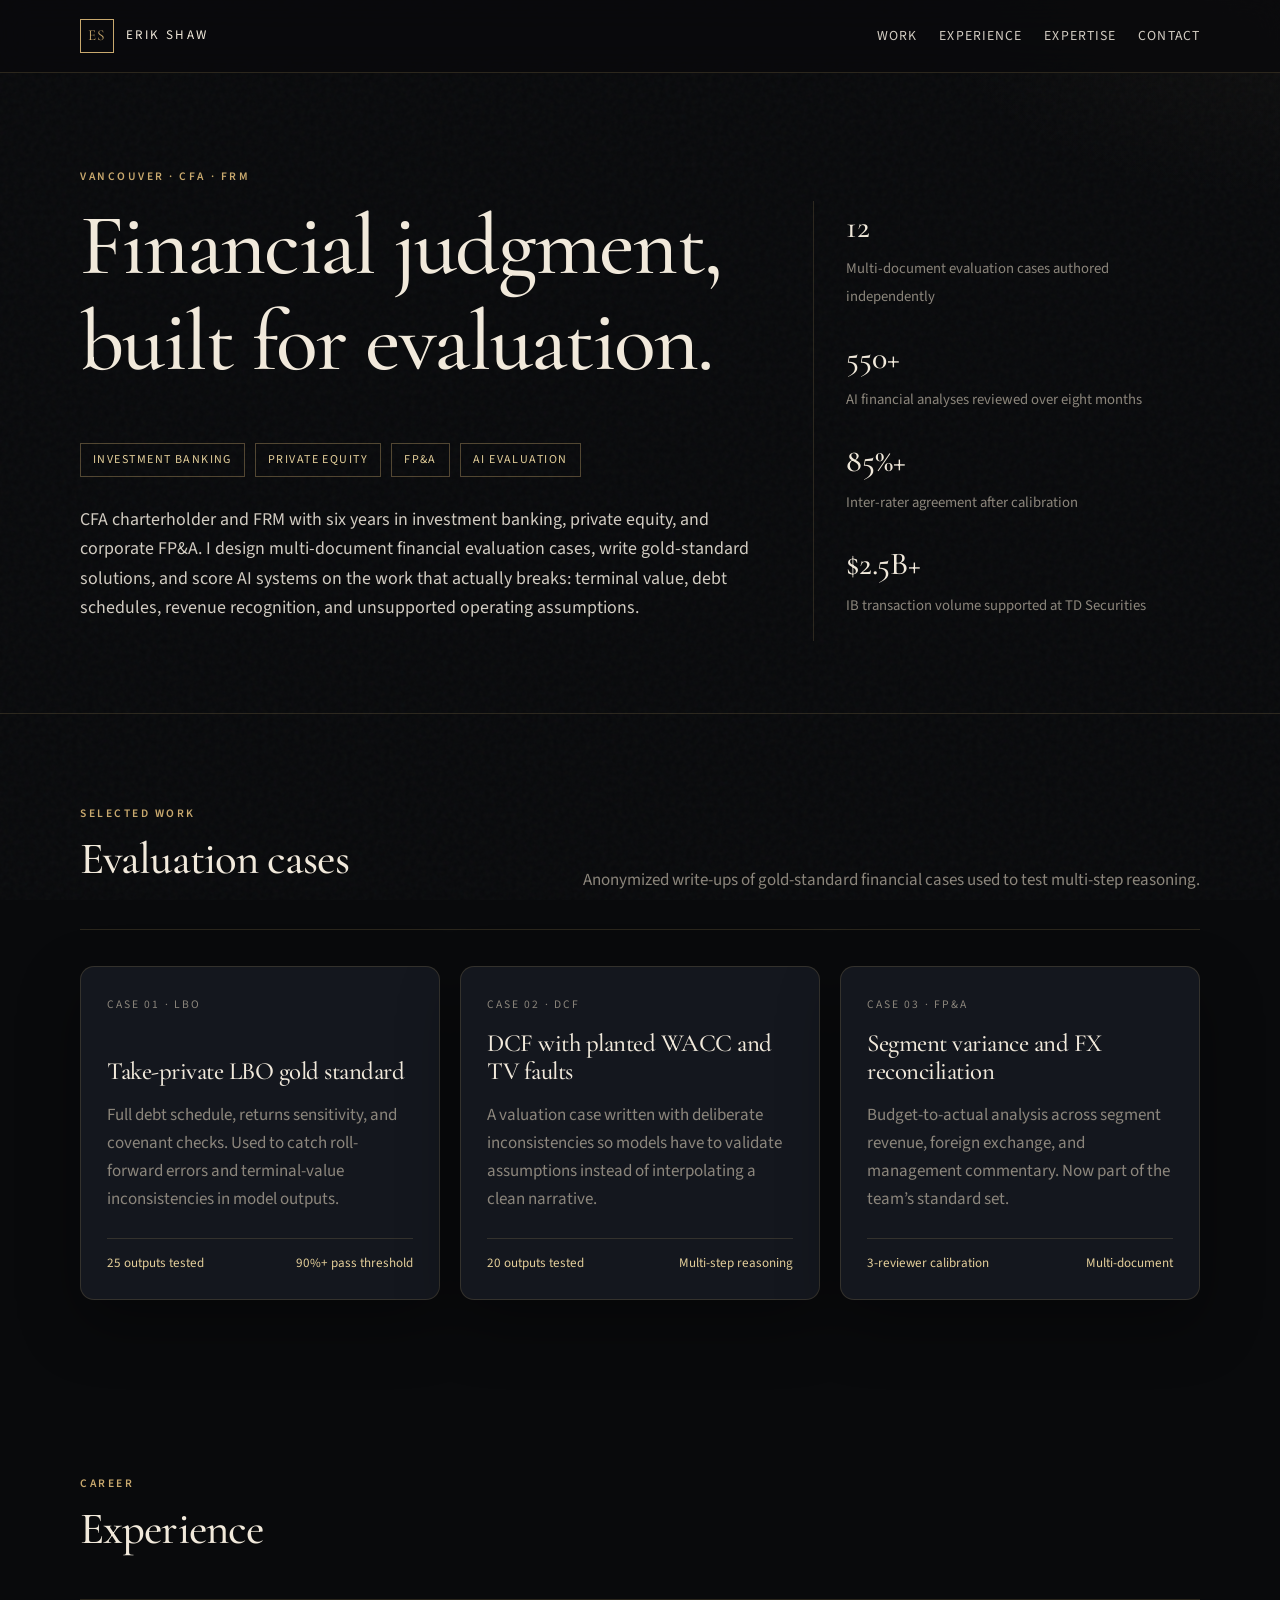
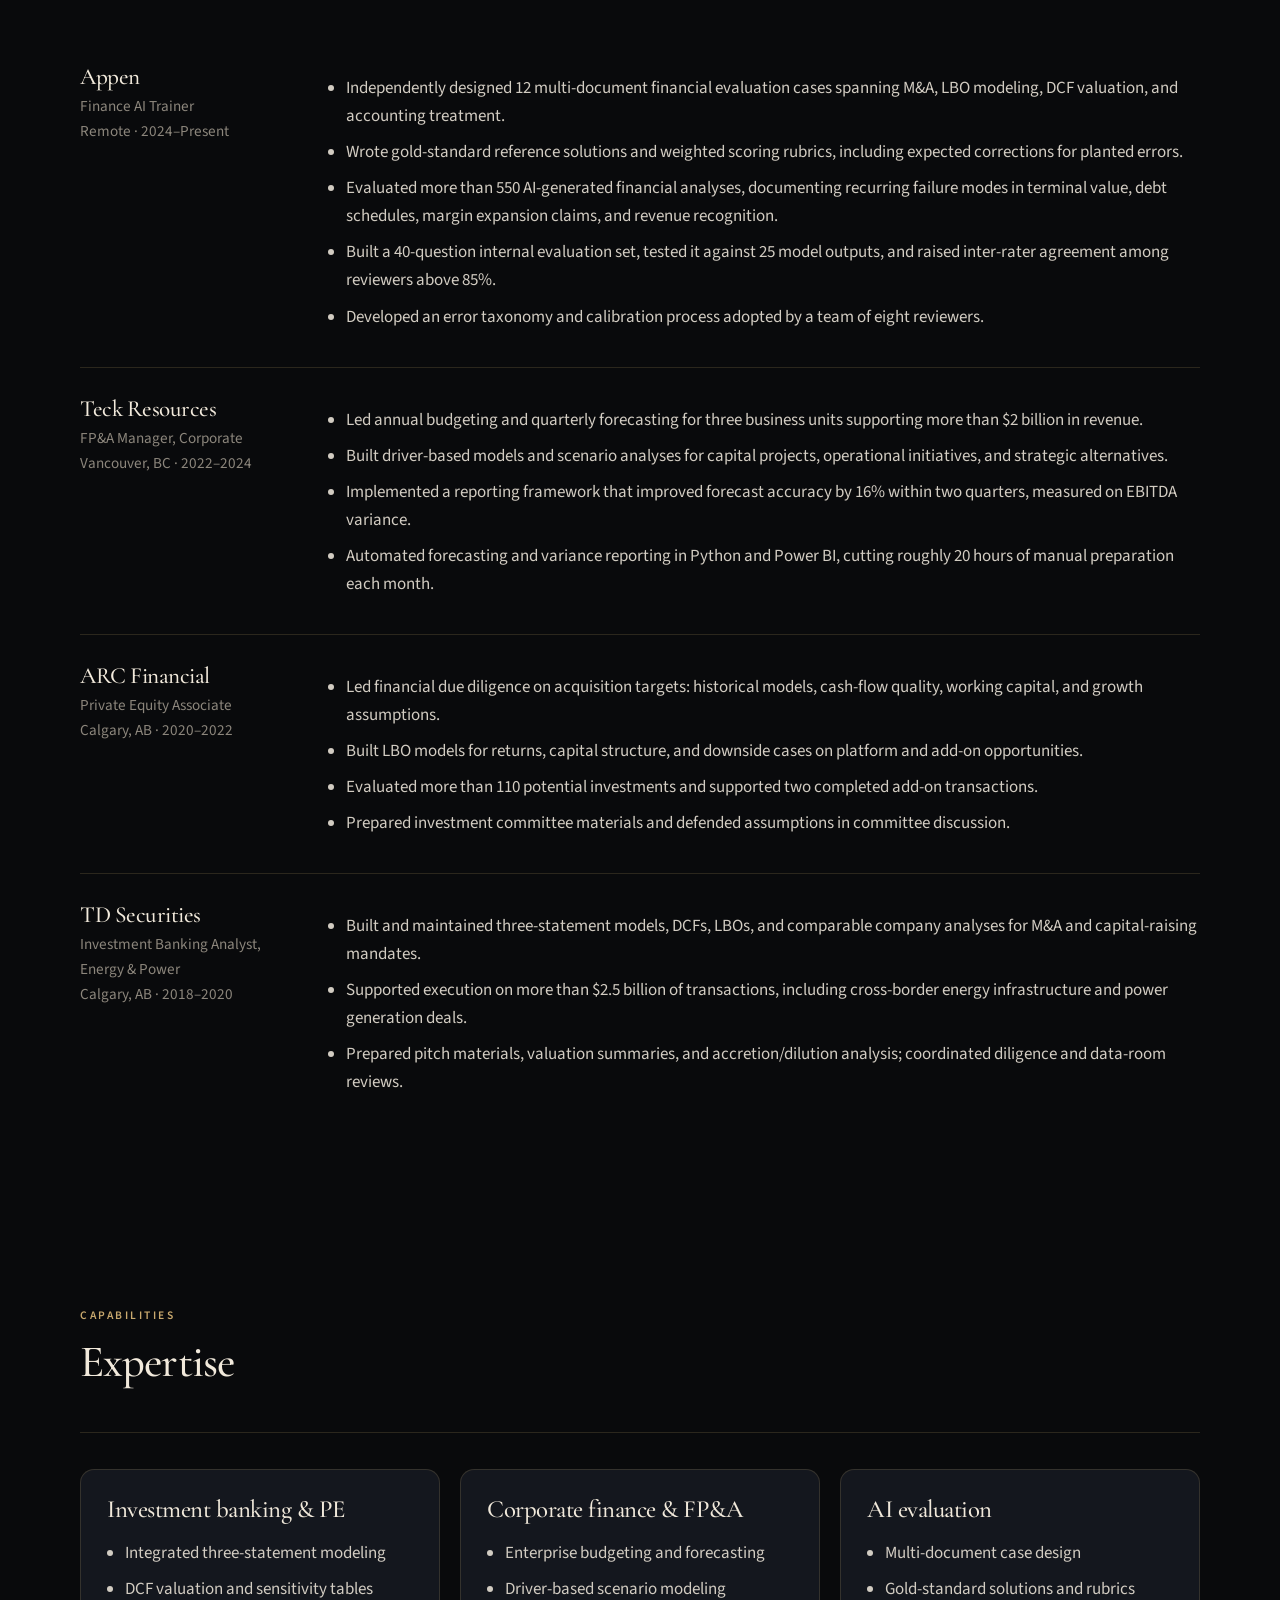
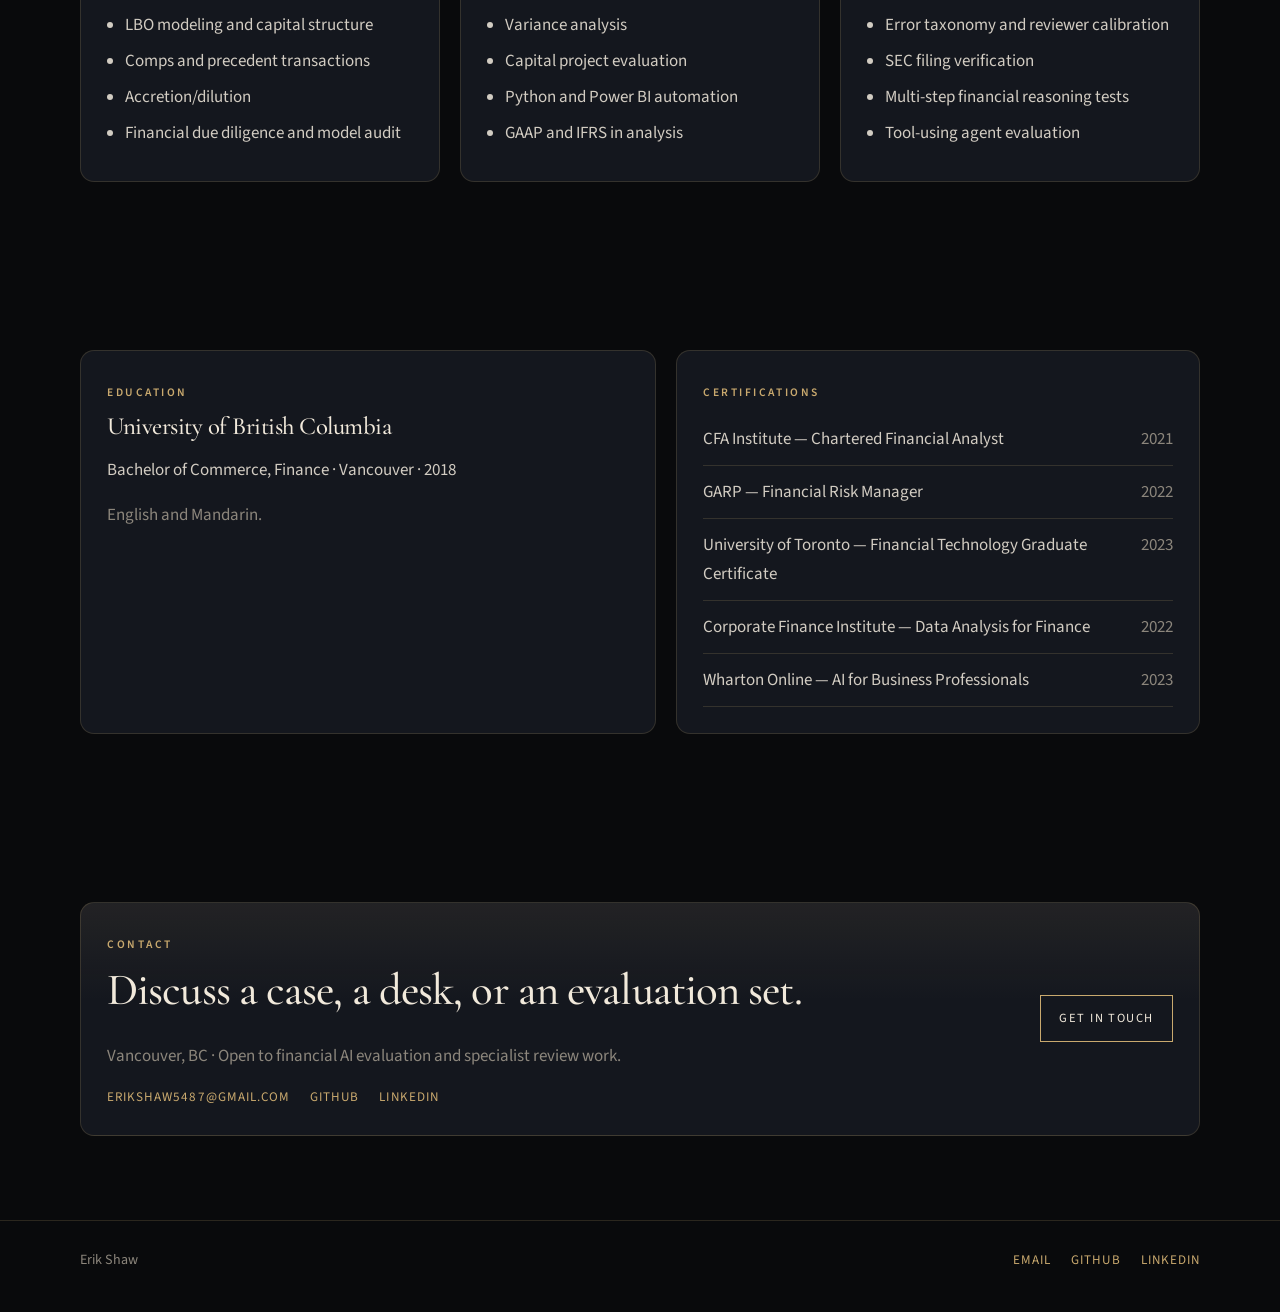
==== index.html @ 6cefd78f "Add personal portfolio site for GitHub Pages." ====
<!DOCTYPE html>
<html lang="en">
<head>
  <meta charset="UTF-8">
  <meta name="viewport" content="width=device-width, initial-scale=1.0">
  <title>Erik Shaw — Investment Banking, Private Equity, Financial AI Evaluation</title>
  <meta name="description" content="CFA charterholder and FRM. Six years in investment banking, private equity, and corporate FP&amp;A, now designing and evaluating AI reasoning on complex financial problems.">
  <meta property="og:title" content="Erik Shaw — Financial AI Evaluation">
  <meta property="og:description" content="Investment banking, private equity, and financial AI evaluation. CFA, FRM. Vancouver.">
  <meta property="og:type" content="website">
  <link rel="icon" href="favicon.svg" type="image/svg+xml">
  <link rel="preconnect" href="https://fonts.googleapis.com">
  <link rel="preconnect" href="https://fonts.gstatic.com" crossorigin>
  <link href="https://fonts.googleapis.com/css2?family=Cormorant+Garamond:ital,wght@0,500;0,600;1,500&family=Source+Sans+3:wght@400;500;600&display=swap" rel="stylesheet">
  <link rel="stylesheet" href="css/styles.css">
</head>
<body>
  <header class="site-header">
    <div class="wrap">
      <a class="brand" href="index.html">
        <span class="monogram">ES</span>
        <span class="brand-name">Erik Shaw</span>
      </a>
      <nav>
        <a href="#work">Work</a>
        <a href="#experience">Experience</a>
        <a href="#expertise">Expertise</a>
        <a href="#contact">Contact</a>
      </nav>
    </div>
  </header>

  <main>
    <section class="hero">
      <div class="wrap hero-grid">
        <div>
          <p class="eyebrow">Vancouver · CFA · FRM</p>
          <h1>Financial judgment, built for evaluation.</h1>
          <div class="creds">
            <span class="chip">Investment Banking</span>
            <span class="chip">Private Equity</span>
            <span class="chip">FP&amp;A</span>
            <span class="chip">AI Evaluation</span>
          </div>
          <p class="lede">CFA charterholder and FRM with six years in investment banking, private equity, and corporate FP&amp;A. I design multi-document financial evaluation cases, write gold-standard solutions, and score AI systems on the work that actually breaks: terminal value, debt schedules, revenue recognition, and unsupported operating assumptions.</p>
        </div>
        <aside class="hero-aside">
          <div class="stat">
            <b>12</b>
            <span>Multi-document evaluation cases authored independently</span>
          </div>
          <div class="stat">
            <b>550+</b>
            <span>AI financial analyses reviewed over eight months</span>
          </div>
          <div class="stat">
            <b>85%+</b>
            <span>Inter-rater agreement after calibration</span>
          </div>
          <div class="stat">
            <b>$2.5B+</b>
            <span>IB transaction volume supported at TD Securities</span>
          </div>
        </aside>
      </div>
    </section>

    <section id="work">
      <div class="wrap">
        <div class="section-head">
          <div>
            <p class="eyebrow">Selected work</p>
            <h2>Evaluation cases</h2>
          </div>
          <p class="muted">Anonymized write-ups of gold-standard financial cases used to test multi-step reasoning.</p>
        </div>
        <div class="cards">
          <a class="card" href="work/lbo.html">
            <p class="card-kicker">Case 01 · LBO</p>
            <h3>Take-private LBO gold standard</h3>
            <p>Full debt schedule, returns sensitivity, and covenant checks. Used to catch roll-forward errors and terminal-value inconsistencies in model outputs.</p>
            <div class="card-meta">
              <span>25 outputs tested</span>
              <span>90%+ pass threshold</span>
            </div>
          </a>
          <a class="card" href="work/dcf.html">
            <p class="card-kicker">Case 02 · DCF</p>
            <h3>DCF with planted WACC and TV faults</h3>
            <p>A valuation case written with deliberate inconsistencies so models have to validate assumptions instead of interpolating a clean narrative.</p>
            <div class="card-meta">
              <span>20 outputs tested</span>
              <span>Multi-step reasoning</span>
            </div>
          </a>
          <a class="card" href="work/fpa.html">
            <p class="card-kicker">Case 03 · FP&amp;A</p>
            <h3>Segment variance and FX reconciliation</h3>
            <p>Budget-to-actual analysis across segment revenue, foreign exchange, and management commentary. Now part of the team’s standard set.</p>
            <div class="card-meta">
              <span>3-reviewer calibration</span>
              <span>Multi-document</span>
            </div>
          </a>
        </div>
      </div>
    </section>

    <section id="experience">
      <div class="wrap">
        <div class="section-head">
          <div>
            <p class="eyebrow">Career</p>
            <h2>Experience</h2>
          </div>
        </div>
        <div class="timeline">
          <article class="job">
            <div>
              <h3 class="job-org">Appen</h3>
              <p class="job-role">Finance AI Trainer</p>
              <p class="job-place">Remote · 2024–Present</p>
            </div>
            <div>
              <ul>
                <li>Independently designed 12 multi-document financial evaluation cases spanning M&amp;A, LBO modeling, DCF valuation, and accounting treatment.</li>
                <li>Wrote gold-standard reference solutions and weighted scoring rubrics, including expected corrections for planted errors.</li>
                <li>Evaluated more than 550 AI-generated financial analyses, documenting recurring failure modes in terminal value, debt schedules, margin expansion claims, and revenue recognition.</li>
                <li>Built a 40-question internal evaluation set, tested it against 25 model outputs, and raised inter-rater agreement among reviewers above 85%.</li>
                <li>Developed an error taxonomy and calibration process adopted by a team of eight reviewers.</li>
              </ul>
            </div>
          </article>
          <article class="job">
            <div>
              <h3 class="job-org">Teck Resources</h3>
              <p class="job-role">FP&amp;A Manager, Corporate</p>
              <p class="job-place">Vancouver, BC · 2022–2024</p>
            </div>
            <div>
              <ul>
                <li>Led annual budgeting and quarterly forecasting for three business units supporting more than $2 billion in revenue.</li>
                <li>Built driver-based models and scenario analyses for capital projects, operational initiatives, and strategic alternatives.</li>
                <li>Implemented a reporting framework that improved forecast accuracy by 16% within two quarters, measured on EBITDA variance.</li>
                <li>Automated forecasting and variance reporting in Python and Power BI, cutting roughly 20 hours of manual preparation each month.</li>
              </ul>
            </div>
          </article>
          <article class="job">
            <div>
              <h3 class="job-org">ARC Financial</h3>
              <p class="job-role">Private Equity Associate</p>
              <p class="job-place">Calgary, AB · 2020–2022</p>
            </div>
            <div>
              <ul>
                <li>Led financial due diligence on acquisition targets: historical models, cash-flow quality, working capital, and growth assumptions.</li>
                <li>Built LBO models for returns, capital structure, and downside cases on platform and add-on opportunities.</li>
                <li>Evaluated more than 110 potential investments and supported two completed add-on transactions.</li>
                <li>Prepared investment committee materials and defended assumptions in committee discussion.</li>
              </ul>
            </div>
          </article>
          <article class="job">
            <div>
              <h3 class="job-org">TD Securities</h3>
              <p class="job-role">Investment Banking Analyst, Energy &amp; Power</p>
              <p class="job-place">Calgary, AB · 2018–2020</p>
            </div>
            <div>
              <ul>
                <li>Built and maintained three-statement models, DCFs, LBOs, and comparable company analyses for M&amp;A and capital-raising mandates.</li>
                <li>Supported execution on more than $2.5 billion of transactions, including cross-border energy infrastructure and power generation deals.</li>
                <li>Prepared pitch materials, valuation summaries, and accretion/dilution analysis; coordinated diligence and data-room reviews.</li>
              </ul>
            </div>
          </article>
        </div>
      </div>
    </section>

    <section id="expertise">
      <div class="wrap">
        <div class="section-head">
          <div>
            <p class="eyebrow">Capabilities</p>
            <h2>Expertise</h2>
          </div>
        </div>
        <div class="columns">
          <div class="panel">
            <h3>Investment banking &amp; PE</h3>
            <ul>
              <li>Integrated three-statement modeling</li>
              <li>DCF valuation and sensitivity tables</li>
              <li>LBO modeling and capital structure</li>
              <li>Comps and precedent transactions</li>
              <li>Accretion/dilution</li>
              <li>Financial due diligence and model audit</li>
            </ul>
          </div>
          <div class="panel">
            <h3>Corporate finance &amp; FP&amp;A</h3>
            <ul>
              <li>Enterprise budgeting and forecasting</li>
              <li>Driver-based scenario modeling</li>
              <li>Variance analysis</li>
              <li>Capital project evaluation</li>
              <li>Python and Power BI automation</li>
              <li>GAAP and IFRS in analysis</li>
            </ul>
          </div>
          <div class="panel">
            <h3>AI evaluation</h3>
            <ul>
              <li>Multi-document case design</li>
              <li>Gold-standard solutions and rubrics</li>
              <li>Error taxonomy and reviewer calibration</li>
              <li>SEC filing verification</li>
              <li>Multi-step financial reasoning tests</li>
              <li>Tool-using agent evaluation</li>
            </ul>
          </div>
        </div>
      </div>
    </section>

    <section id="education">
      <div class="wrap certs">
        <div class="panel">
          <p class="eyebrow">Education</p>
          <h3>University of British Columbia</h3>
          <p>Bachelor of Commerce, Finance · Vancouver · 2018</p>
          <p class="muted">English and Mandarin.</p>
        </div>
        <div class="panel">
          <p class="eyebrow">Certifications</p>
          <ul class="cert-list">
            <li>CFA Institute — Chartered Financial Analyst <span>2021</span></li>
            <li>GARP — Financial Risk Manager <span>2022</span></li>
            <li>University of Toronto — Financial Technology Graduate Certificate <span>2023</span></li>
            <li>Corporate Finance Institute — Data Analysis for Finance <span>2022</span></li>
            <li>Wharton Online — AI for Business Professionals <span>2023</span></li>
          </ul>
        </div>
      </div>
    </section>

    <section id="contact">
      <div class="wrap">
        <div class="panel contact-panel">
          <div>
            <p class="eyebrow">Contact</p>
            <h2>Discuss a case, a desk, or an evaluation set.</h2>
            <p class="muted">Vancouver, BC · Open to financial AI evaluation and specialist review work.</p>
            <p class="socials">
              <a href="mailto:erikshaw5487@gmail.com">erikshaw5487@gmail.com</a>
              <a href="https://github.com/erikshaw5487-cell" target="_blank" rel="noopener">GitHub</a>
              <a href="https://www.linkedin.com/in/erik-shaw-37536144a/" target="_blank" rel="noopener">LinkedIn</a>
            </p>
          </div>
          <a class="btn" href="mailto:erikshaw5487@gmail.com">Get in touch</a>
        </div>
      </div>
    </section>
  </main>

  <footer class="site-footer">
    <div class="wrap">
      <span>Erik Shaw</span>
      <p class="socials">
        <a href="mailto:erikshaw5487@gmail.com">Email</a>
        <a href="https://github.com/erikshaw5487-cell" target="_blank" rel="noopener">GitHub</a>
        <a href="https://www.linkedin.com/in/erik-shaw-37536144a/" target="_blank" rel="noopener">LinkedIn</a>
      </p>
    </div>
  </footer>
</body>
</html>
---- css/styles.css ----
:root {
  --bg: #090a0c;
  --bg-elevated: #101218;
  --card: #14171e;
  --card-hover: #1a1e28;
  --line: rgba(201, 169, 110, 0.18);
  --line-strong: rgba(201, 169, 110, 0.38);
  --gold: #c9a96e;
  --gold-bright: #e4cf9a;
  --cream: #f1e9db;
  --text: #d2ccc2;
  --muted: #8c867c;
  --ink: #060708;
  --shadow: 0 24px 60px rgba(0, 0, 0, 0.35);
  --radius: 14px;
  --max: 1120px;
}

*,
*::before,
*::after {
  box-sizing: border-box;
}

html {
  scroll-behavior: smooth;
}

body {
  margin: 0;
  color: var(--text);
  background:
    radial-gradient(1200px 600px at 12% -10%, rgba(201, 169, 110, 0.08), transparent 55%),
    radial-gradient(900px 500px at 100% 0%, rgba(201, 169, 110, 0.04), transparent 40%),
    var(--bg);
  font-family: "Source Sans 3", "Segoe UI", sans-serif;
  font-size: 17px;
  line-height: 1.65;
  min-height: 100vh;
}

body::before {
  content: "";
  position: fixed;
  inset: 0;
  pointer-events: none;
  opacity: 0.035;
  background-image: url("data:image/svg+xml,%3Csvg viewBox='0 0 200 200' xmlns='http://www.w3.org/2000/svg'%3E%3Cfilter id='n'%3E%3CfeTurbulence type='fractalNoise' baseFrequency='.85' numOctaves='4' stitchTiles='stitch'/%3E%3C/filter%3E%3Crect width='100%25' height='100%25' filter='url(%23n)'/%3E%3C/svg%3E");
  z-index: 0;
}

img {
  max-width: 100%;
}

a {
  color: var(--gold);
  text-decoration: none;
}

a:hover {
  color: var(--gold-bright);
}

.wrap {
  width: min(var(--max), calc(100% - 48px));
  margin: 0 auto;
  position: relative;
  z-index: 1;
}

.serif {
  font-family: "Cormorant Garamond", Georgia, serif;
}

.eyebrow {
  display: inline-block;
  color: var(--gold);
  letter-spacing: 0.22em;
  text-transform: uppercase;
  font-size: 0.72rem;
  font-weight: 600;
}

h1,
h2,
h3 {
  font-family: "Cormorant Garamond", Georgia, serif;
  color: var(--cream);
  font-weight: 500;
  letter-spacing: -0.02em;
  line-height: 1.12;
  margin: 0 0 0.6em;
}

h1 {
  font-size: clamp(3.1rem, 7vw, 5.4rem);
}

h2 {
  font-size: clamp(2rem, 4vw, 2.8rem);
}

h3 {
  font-size: 1.55rem;
}

p {
  margin: 0 0 1em;
}

.muted {
  color: var(--muted);
}

.site-header {
  position: sticky;
  top: 0;
  z-index: 20;
  backdrop-filter: blur(16px);
  background: rgba(9, 10, 12, 0.78);
  border-bottom: 1px solid var(--line);
}

.site-header .wrap {
  display: flex;
  align-items: center;
  justify-content: space-between;
  min-height: 72px;
  gap: 24px;
}

.brand {
  display: flex;
  align-items: center;
  gap: 12px;
  color: var(--cream);
}

.brand:hover {
  color: var(--gold-bright);
}

.monogram {
  width: 34px;
  height: 34px;
  border: 1px solid var(--gold);
  color: var(--gold);
  display: grid;
  place-items: center;
  font-family: "Cormorant Garamond", Georgia, serif;
  font-size: 0.95rem;
  letter-spacing: 0.08em;
}

.brand-name {
  font-size: 0.82rem;
  letter-spacing: 0.18em;
  text-transform: uppercase;
}

nav {
  display: flex;
  gap: 22px;
  flex-wrap: wrap;
}

nav a {
  color: var(--text);
  font-size: 0.86rem;
  letter-spacing: 0.08em;
  text-transform: uppercase;
}

nav a:hover,
nav a[aria-current="page"] {
  color: var(--gold);
}

.hero {
  padding: 88px 0 72px;
  border-bottom: 1px solid var(--line);
}

.hero-grid {
  display: grid;
  grid-template-columns: 1.4fr 0.8fr;
  gap: 56px;
  align-items: end;
}

.creds {
  display: flex;
  flex-wrap: wrap;
  gap: 10px;
  margin: 18px 0 28px;
}

.chip {
  border: 1px solid var(--line-strong);
  color: var(--gold-bright);
  padding: 6px 12px;
  font-size: 0.75rem;
  letter-spacing: 0.12em;
  text-transform: uppercase;
}

.lede {
  font-size: 1.12rem;
  max-width: 42rem;
  color: var(--text);
}

.hero-aside {
  border-left: 1px solid var(--line);
  padding-left: 32px;
}

.stat {
  margin-bottom: 22px;
}

.stat b {
  display: block;
  font-family: "Cormorant Garamond", Georgia, serif;
  font-size: 2rem;
  color: var(--cream);
  font-weight: 500;
}

.stat span {
  color: var(--muted);
  font-size: 0.92rem;
}

section {
  padding: 84px 0;
  position: relative;
  z-index: 1;
  scroll-margin-top: 84px;
}

.section-head {
  display: flex;
  justify-content: space-between;
  align-items: end;
  gap: 24px;
  margin-bottom: 36px;
  padding-bottom: 18px;
  border-bottom: 1px solid var(--line);
}

.cards {
  display: grid;
  grid-template-columns: repeat(3, 1fr);
  gap: 20px;
}

.card {
  background: var(--card);
  border: 1px solid var(--line);
  border-radius: var(--radius);
  padding: 28px 26px 24px;
  display: flex;
  flex-direction: column;
  min-height: 100%;
  box-shadow: var(--shadow);
  transition: border-color 0.2s ease, transform 0.2s ease, background 0.2s ease;
}

a.card:hover {
  border-color: var(--line-strong);
  background: var(--card-hover);
  transform: translateY(-3px);
  color: inherit;
}

.card-kicker {
  color: var(--gold);
  font-size: 0.72rem;
  letter-spacing: 0.18em;
  text-transform: uppercase;
  margin-bottom: 16px;
}

.card p {
  color: var(--muted);
  flex: 1;
}

.card-meta {
  display: flex;
  justify-content: space-between;
  gap: 12px;
  color: var(--gold-bright);
  font-size: 0.82rem;
  border-top: 1px solid var(--line);
  padding-top: 14px;
  margin-top: 8px;
}

.timeline {
  display: grid;
  gap: 0;
}

.job {
  display: grid;
  grid-template-columns: 220px 1fr;
  gap: 28px;
  padding: 28px 0;
  border-bottom: 1px solid var(--line);
}

.job:last-child {
  border-bottom: 0;
}

.job-org {
  color: var(--cream);
  font-size: 1.45rem;
  margin: 0 0 4px;
}

.job-role,
.job-place {
  color: var(--muted);
  font-size: 0.95rem;
  margin: 0;
}

.job ul {
  margin: 10px 0 0;
  padding-left: 18px;
}

.job li {
  margin-bottom: 8px;
}

.columns {
  display: grid;
  grid-template-columns: repeat(3, 1fr);
  gap: 20px;
}

.columns ul {
  margin: 0;
  padding-left: 18px;
}

.columns li {
  margin-bottom: 8px;
  color: var(--text);
}

.panel {
  background: var(--card);
  border: 1px solid var(--line);
  border-radius: var(--radius);
  padding: 26px;
}

.certs {
  display: grid;
  grid-template-columns: 1.1fr 1fr;
  gap: 20px;
}

.cert-list {
  list-style: none;
  margin: 0;
  padding: 0;
}

.cert-list li {
  display: flex;
  justify-content: space-between;
  gap: 16px;
  padding: 12px 0;
  border-bottom: 1px solid var(--line);
  color: var(--text);
}

.cert-list span {
  color: var(--muted);
  white-space: nowrap;
}

.contact-panel {
  display: grid;
  grid-template-columns: minmax(0, 1.4fr) auto;
  gap: 24px;
  align-items: center;
  background: linear-gradient(180deg, rgba(201, 169, 110, 0.08), transparent 42%), var(--card);
}

.btn {
  display: inline-flex;
  align-items: center;
  justify-content: center;
  border: 1px solid var(--gold);
  color: var(--cream);
  padding: 12px 18px;
  letter-spacing: 0.12em;
  text-transform: uppercase;
  font-size: 0.78rem;
  white-space: nowrap;
}

.btn:hover {
  background: var(--gold);
  color: var(--ink);
}

.socials {
  display: flex;
  flex-wrap: wrap;
  gap: 16px 20px;
  margin: 12px 0 0;
}

.socials a {
  color: var(--gold);
  letter-spacing: 0.08em;
  text-transform: uppercase;
  font-size: 0.82rem;
}

.site-footer {
  border-top: 1px solid var(--line);
  padding: 28px 0 40px;
  color: var(--muted);
  font-size: 0.88rem;
}

.site-footer .wrap {
  display: flex;
  justify-content: space-between;
  gap: 16px;
  flex-wrap: wrap;
  align-items: center;
}

.site-footer .socials {
  margin: 0;
}

.case-hero {
  padding: 64px 0 36px;
}

.case-hero h1 {
  font-size: clamp(2.4rem, 5vw, 4rem);
  max-width: 16ch;
}

.meta-grid {
  display: grid;
  grid-template-columns: repeat(4, 1fr);
  gap: 16px;
  margin: 36px 0 8px;
}

.meta-grid div {
  border-top: 1px solid var(--line-strong);
  padding-top: 12px;
}

.meta-grid b {
  display: block;
  color: var(--cream);
  font-weight: 600;
}

.meta-grid span {
  color: var(--muted);
  font-size: 0.82rem;
  letter-spacing: 0.08em;
  text-transform: uppercase;
}

.prose {
  max-width: 760px;
}

.prose h2 {
  margin-top: 1.4em;
  font-size: 2rem;
}

.failure-list {
  display: grid;
  gap: 12px;
  margin: 20px 0 32px;
}

.failure-list div {
  border-left: 2px solid var(--gold);
  padding: 10px 0 10px 16px;
  background: rgba(201, 169, 110, 0.04);
}

.back {
  display: block;
  width: fit-content;
  color: var(--muted);
  font-size: 0.86rem;
  letter-spacing: 0.12em;
  text-transform: uppercase;
  margin-bottom: 18px;
}

.case-hero .eyebrow {
  display: block;
  margin-bottom: 12px;
}

@media (max-width: 900px) {
  .hero-grid,
  .job,
  .cards,
  .columns,
  .certs,
  .meta-grid,
  .contact-panel {
    grid-template-columns: 1fr;
  }

  .hero-aside {
    border-left: 0;
    padding-left: 0;
    border-top: 1px solid var(--line);
    padding-top: 24px;
    display: grid;
    grid-template-columns: 1fr 1fr;
    gap: 12px;
  }

  .cards {
    grid-template-columns: 1fr;
  }
}

@media (max-width: 640px) {
  .wrap {
    width: min(var(--max), calc(100% - 32px));
  }

  .site-header .wrap {
    flex-direction: column;
    align-items: flex-start;
    padding: 14px 0;
    min-height: 0;
  }

  nav {
    gap: 14px;
  }

  .hero {
    padding-top: 48px;
  }

  .hero-aside {
    grid-template-columns: 1fr;
  }

  .contact-panel .btn {
    width: 100%;
    white-space: normal;
  }
}
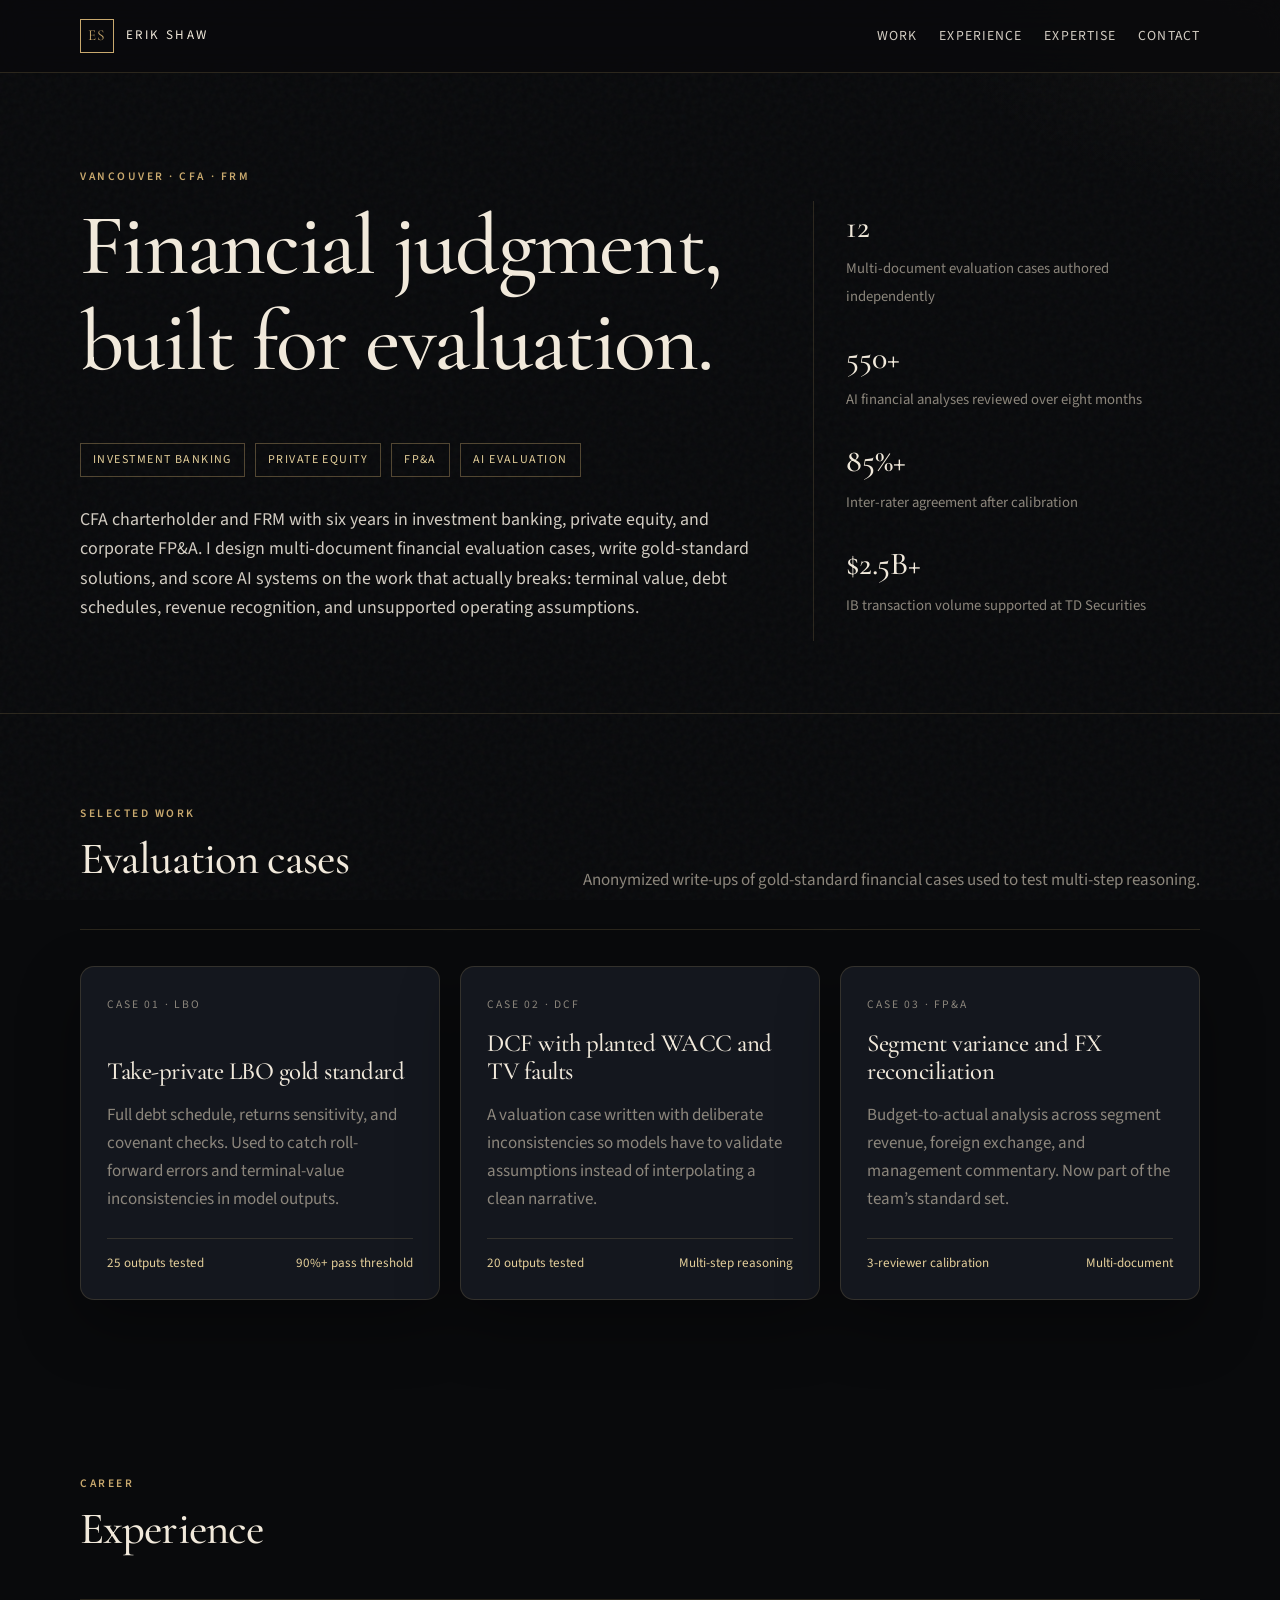
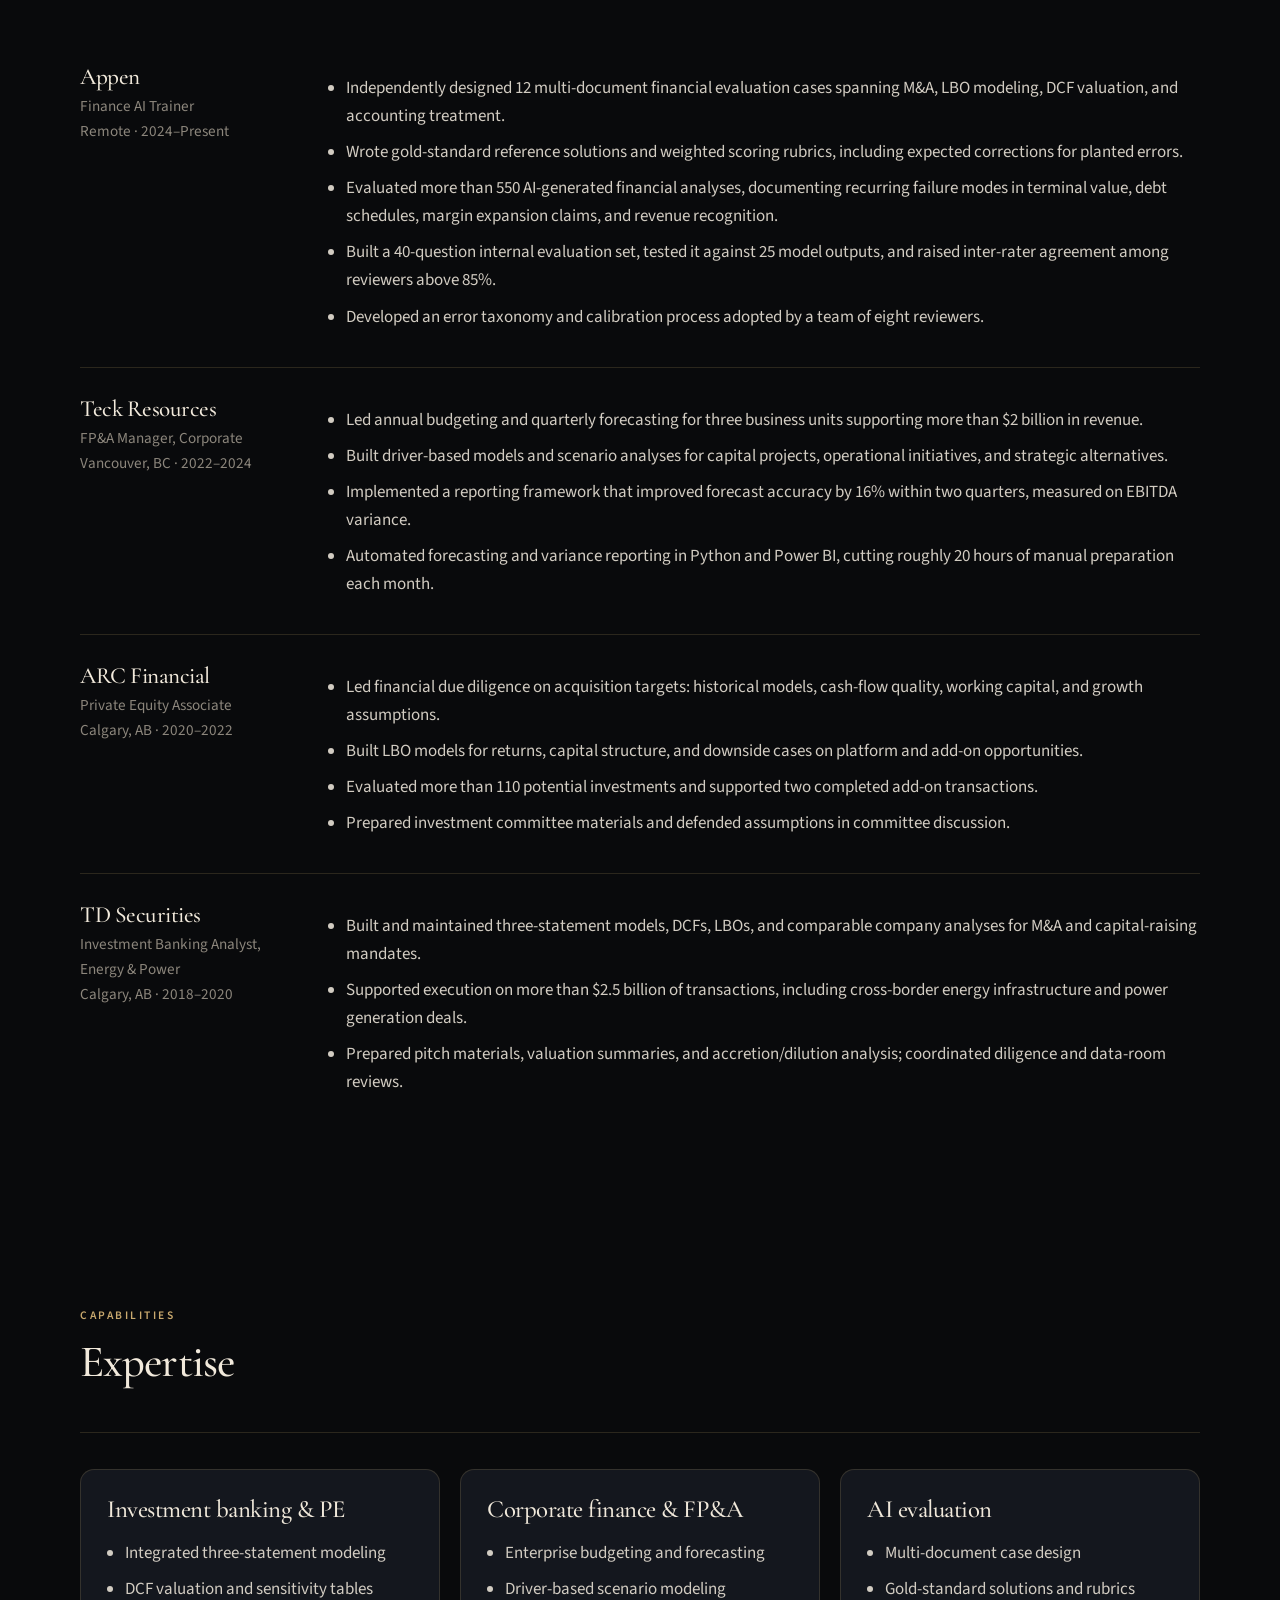
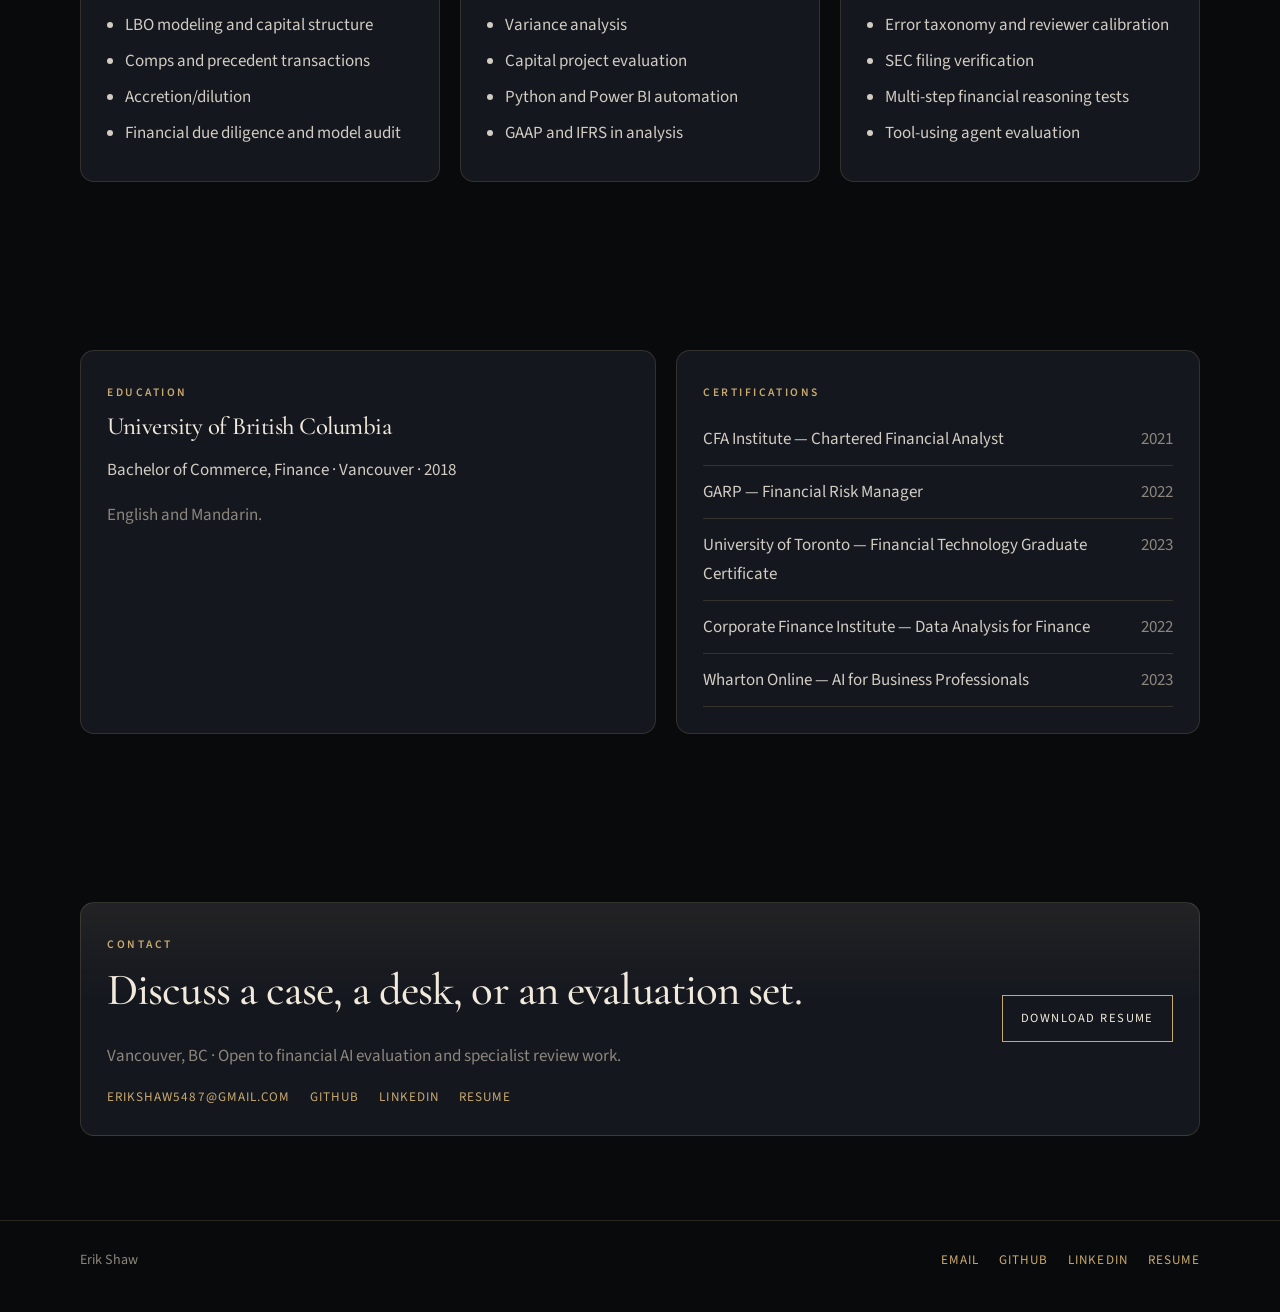
==== commit 8df507e9: "Add one-page resume PDF and a download link on the site." ====
--- a/index.html
+++ b/index.html
@@ -257,9 +257,10 @@
               <a href="mailto:erikshaw5487@gmail.com">erikshaw5487@gmail.com</a>
               <a href="https://github.com/erikshaw5487-cell" target="_blank" rel="noopener">GitHub</a>
               <a href="https://www.linkedin.com/in/erik-shaw-37536144a/" target="_blank" rel="noopener">LinkedIn</a>
+              <a href="Erik-Shaw-Resume.pdf">Resume</a>
             </p>
           </div>
-          <a class="btn" href="mailto:erikshaw5487@gmail.com">Get in touch</a>
+          <a class="btn" href="Erik-Shaw-Resume.pdf">Download resume</a>
         </div>
       </div>
     </section>
@@ -272,6 +273,7 @@
         <a href="mailto:erikshaw5487@gmail.com">Email</a>
         <a href="https://github.com/erikshaw5487-cell" target="_blank" rel="noopener">GitHub</a>
         <a href="https://www.linkedin.com/in/erik-shaw-37536144a/" target="_blank" rel="noopener">LinkedIn</a>
+        <a href="Erik-Shaw-Resume.pdf">Resume</a>
       </p>
     </div>
   </footer>
